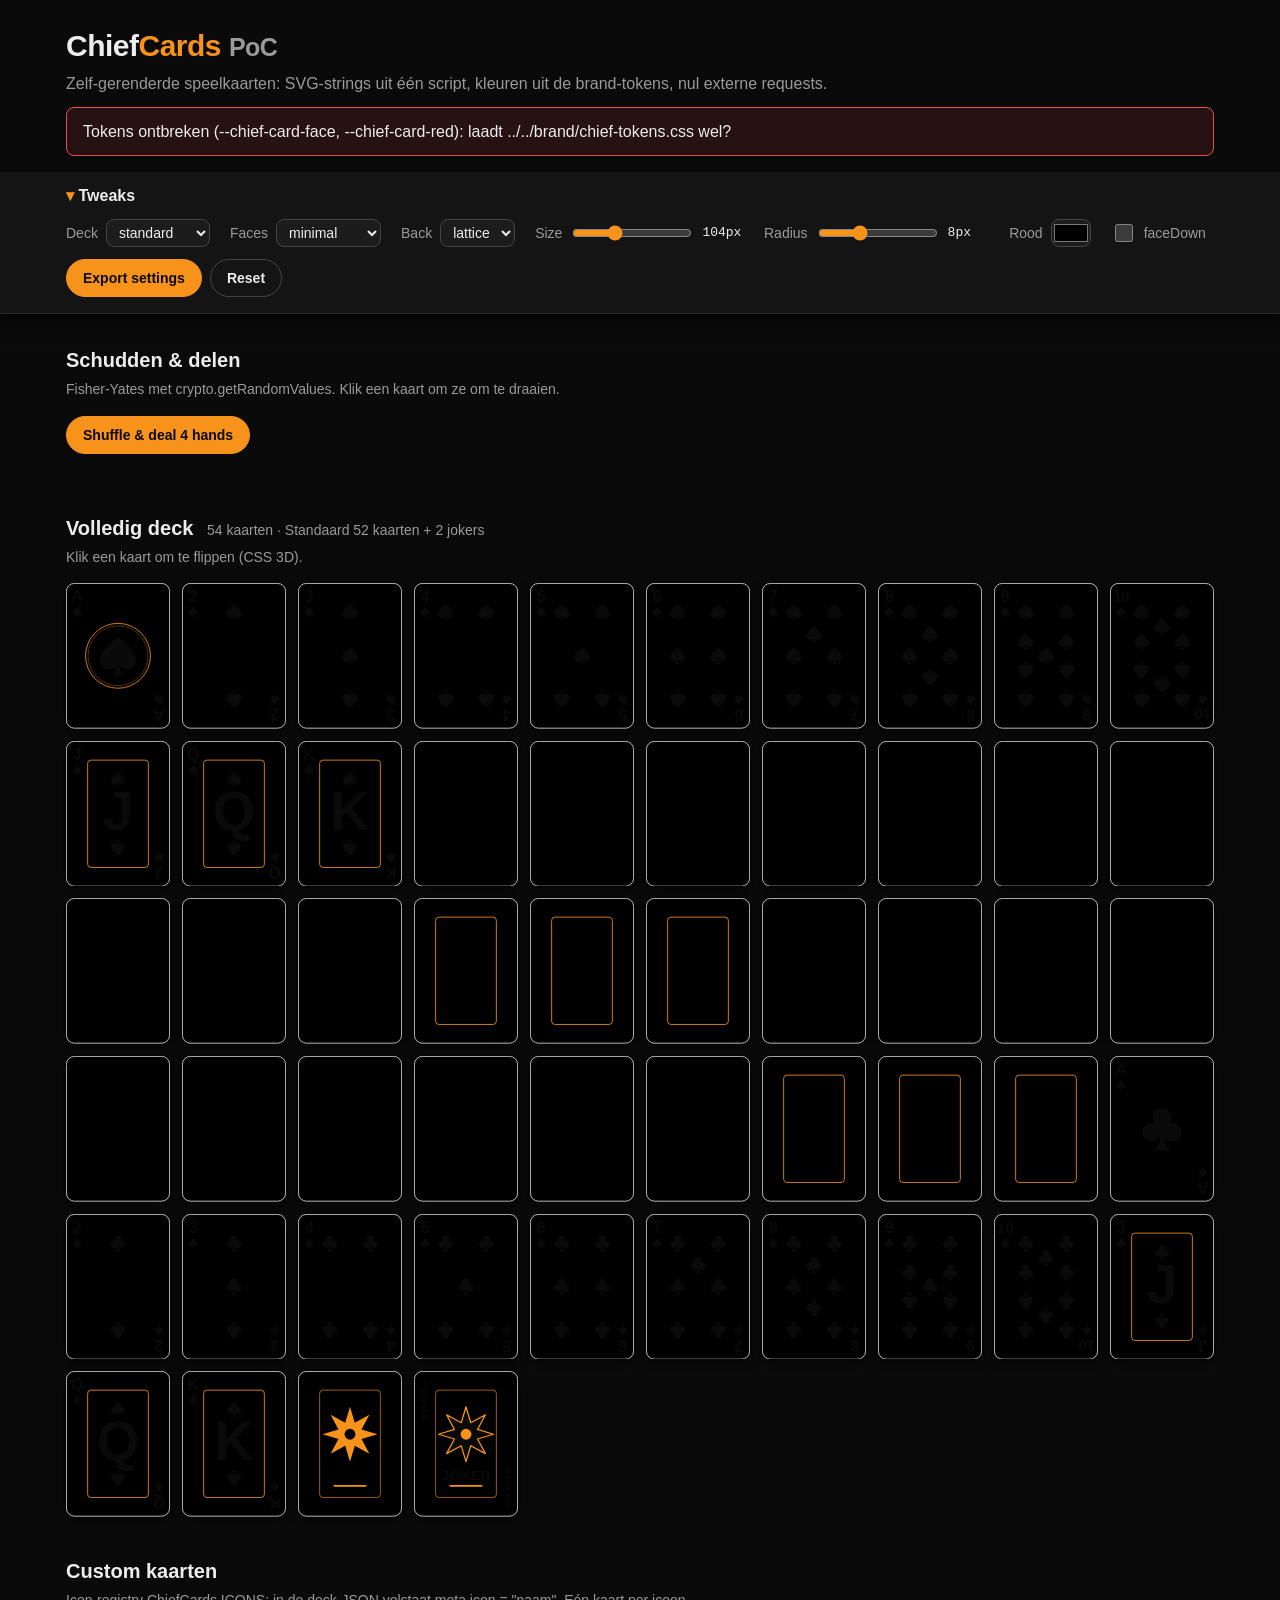
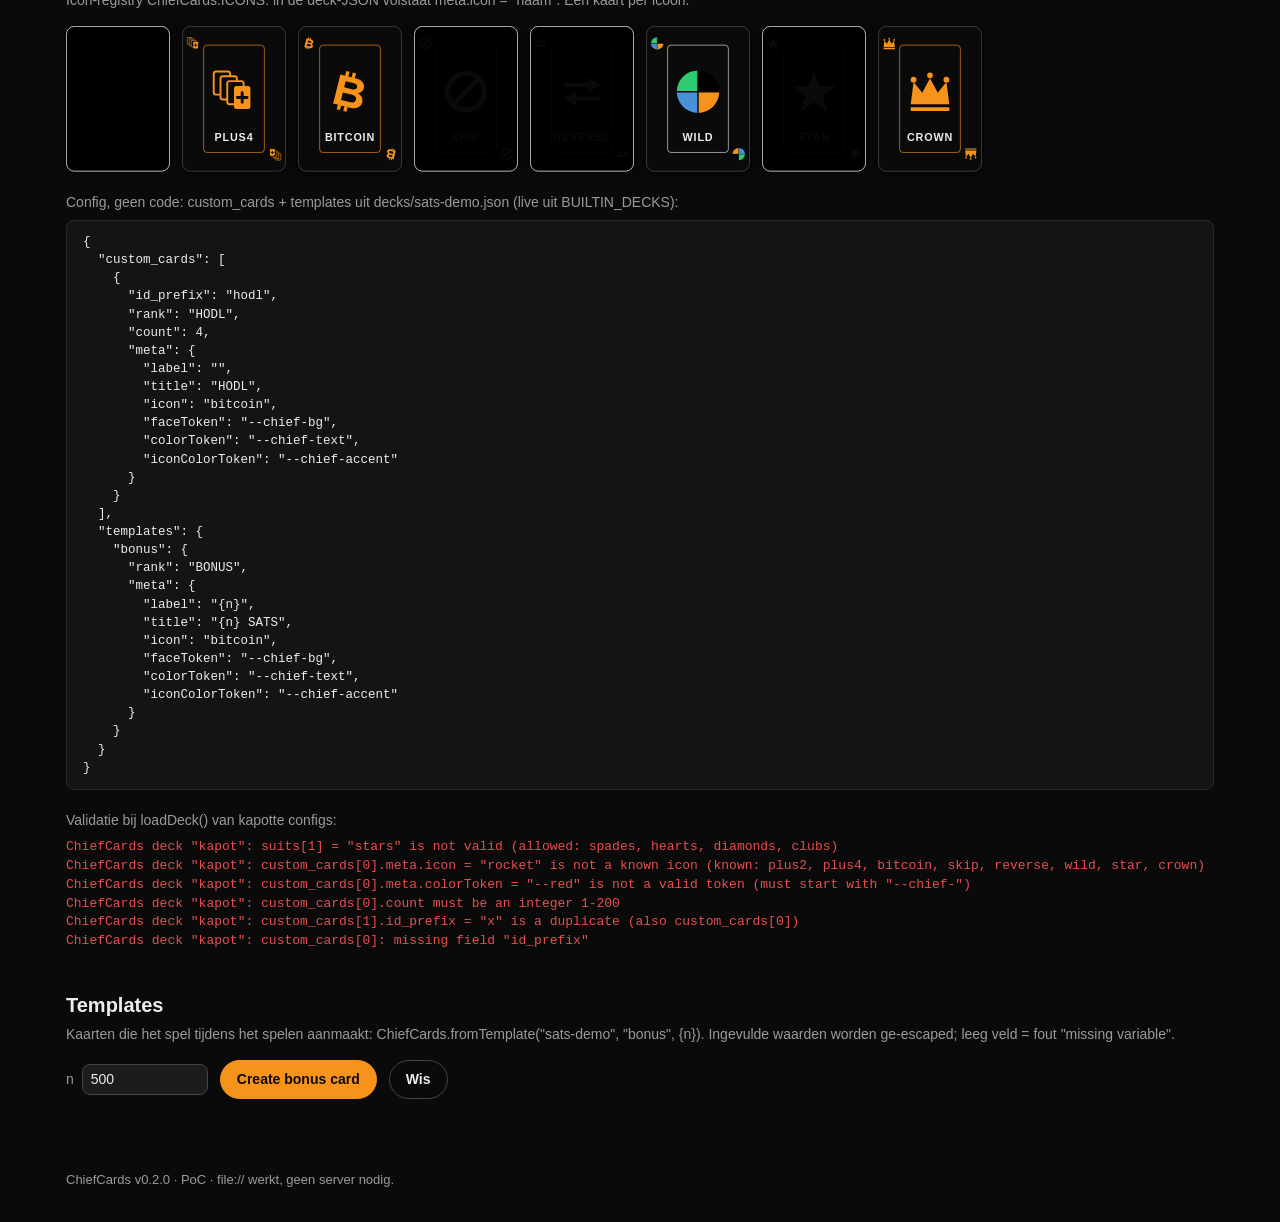
==== cards/demo/index.html @ db7cc2f8 "chief-cards: custom_cards, templates, icon registry" ====
<!doctype html>
<html lang="nl">
<head>
<meta charset="utf-8">
<meta name="viewport" content="width=device-width, initial-scale=1">
<title>ChiefCards demo</title>
<link rel="stylesheet" href="../../brand/chief-tokens.css">
<link rel="stylesheet" href="../chief-cards.css">
<style>
  :root { color-scheme: dark; }
  * { box-sizing: border-box; }
  html, body { margin: 0; }
  body {
    background: var(--chief-bg);
    color: var(--chief-text);
    font-family: var(--chief-font-body);
    line-height: 1.45;
    overflow-x: hidden;
  }
  .wrap { max-width: 1180px; margin: 0 auto; padding: 0 var(--chief-space-4); }
  header.top { padding: var(--chief-space-6) 0 var(--chief-space-4); }
  .wordmark { margin: 0; font-size: 30px; font-weight: 800; letter-spacing: -.5px; }
  .name-accent { color: var(--chief-accent); }
  .lede { margin: var(--chief-space-1) 0 0; color: var(--chief-muted); }
  .warn {
    margin: var(--chief-space-3) 0 0; padding: var(--chief-space-3) var(--chief-space-4);
    border: 1px solid var(--chief-err); border-radius: var(--chief-radius-sm);
    background: var(--chief-err-dim); color: var(--chief-text);
  }

  /* tweak panel */
  .panel {
    position: sticky; top: 0; z-index: 20;
    background: var(--chief-surface);
    border-bottom: 1px solid var(--chief-border);
    box-shadow: 0 6px 18px var(--chief-backdrop);
  }
  .panel summary {
    cursor: pointer; list-style: none; padding: var(--chief-space-3) 0;
    font-weight: 700; color: var(--chief-text); user-select: none;
  }
  .panel summary::-webkit-details-marker { display: none; }
  .panel summary::before { content: "▸ "; color: var(--chief-accent); }
  .panel details[open] summary::before { content: "▾ "; }
  .controls {
    display: flex; flex-wrap: wrap; align-items: center;
    gap: var(--chief-space-3) var(--chief-space-5);
    padding: 0 0 var(--chief-space-4);
  }
  .ctl { display: flex; align-items: center; gap: var(--chief-space-2); font-size: 14px; color: var(--chief-muted); }
  .ctl output { min-width: 3.2em; color: var(--chief-text); font-family: var(--chief-font-mono); font-size: 13px; }
  select, input[type="range"] { accent-color: var(--chief-accent); }
  select {
    background: var(--chief-surface-2); color: var(--chief-text);
    border: 1px solid var(--chief-border-strong); border-radius: var(--chief-radius-sm);
    padding: var(--chief-space-1) var(--chief-space-2); font: inherit; font-size: 14px;
  }
  input[type="range"] { width: 120px; }
  input[type="color"] {
    width: 40px; height: 28px; padding: 0; border: 1px solid var(--chief-border-strong);
    border-radius: var(--chief-radius-sm); background: var(--chief-surface-2); cursor: pointer;
  }
  input[type="checkbox"] { accent-color: var(--chief-accent); width: 18px; height: 18px; }
  .btns { display: flex; gap: var(--chief-space-2); flex-wrap: wrap; }
  .btn {
    appearance: none; border: 1px solid var(--chief-accent); border-radius: var(--chief-radius-pill);
    background: var(--chief-accent); color: var(--chief-accent-ink);
    padding: var(--chief-space-2) var(--chief-space-4); font: inherit; font-size: 14px; font-weight: 700; cursor: pointer;
  }
  .btn:hover { filter: brightness(1.08); }
  .btn:focus-visible, select:focus-visible, input:focus-visible, .panel summary:focus-visible {
    outline: 2px solid var(--chief-accent); outline-offset: 2px;
  }
  .btn-ghost { background: transparent; color: var(--chief-text); border-color: var(--chief-border-strong); }
  .btn-ghost:hover { border-color: var(--chief-accent); filter: none; }

  /* sections */
  section { padding: var(--chief-space-7) 0 var(--chief-space-2); }
  h2 { margin: 0 0 var(--chief-space-4); font-size: 20px; }
  h2 small { color: var(--chief-muted); font-weight: 400; font-size: 14px; margin-left: var(--chief-space-2); }
  .hint { color: var(--chief-muted); font-size: 14px; margin: calc(var(--chief-space-3) * -1) 0 var(--chief-space-4); }
  .grid { display: flex; flex-wrap: wrap; gap: var(--chief-space-3); }

  .hands { display: grid; gap: var(--chief-space-5); margin-top: var(--chief-space-5); }
  .hand h3 { margin: 0 0 var(--chief-space-2); font-size: 14px; color: var(--chief-muted); font-weight: 600; }
  .hand-row { display: flex; overflow-x: auto; padding: var(--chief-space-2) var(--chief-space-2) var(--chief-space-3); }
  .hand-row .cc-card { transition: transform .15s ease; animation: deal .35s ease-out both; }
  .hand-row .cc-card + .cc-card { margin-left: calc(var(--cc-w) * -0.58); }
  .hand-row .cc-card:hover, .hand-row .cc-card:focus-visible { transform: translateY(-10px); z-index: 1; }
  @keyframes deal { from { opacity: 0; transform: translateY(-24px); } to { opacity: 1; transform: none; } }
  @media (prefers-reduced-motion: reduce) { .hand-row .cc-card { animation: none; } }

  .custom-row { display: flex; flex-wrap: wrap; gap: var(--chief-space-5); align-items: flex-start; }
  pre, textarea {
    background: var(--chief-surface); color: var(--chief-text);
    border: 1px solid var(--chief-border); border-radius: var(--chief-radius-sm);
    font-family: var(--chief-font-mono); font-size: 12.5px;
  }
  pre { margin: 0; padding: var(--chief-space-3) var(--chief-space-4); overflow-x: auto; flex: 1 1 320px; min-width: 0; }
  .err-demo { margin-top: var(--chief-space-4); }
  .hint.sub { margin: var(--chief-space-5) 0 var(--chief-space-2); }
  .tpl-ctl { display: flex; flex-wrap: wrap; align-items: center; gap: var(--chief-space-3); }
  input[type="number"] {
    width: 9em; background: var(--chief-surface-2); color: var(--chief-text);
    border: 1px solid var(--chief-border-strong); border-radius: var(--chief-radius-sm);
    padding: var(--chief-space-1) var(--chief-space-2); font: inherit; font-size: 14px;
  }
  pre.tpl-out:empty { display: none; }
  .tpl-out { margin-top: var(--chief-space-4); }
  .err-demo code { display: block; color: var(--chief-err); white-space: pre-wrap; font-family: var(--chief-font-mono); font-size: 13px; }

  .export {
    margin-top: var(--chief-space-3); padding: var(--chief-space-4);
    background: var(--chief-surface-2); border: 1px solid var(--chief-border-strong); border-radius: var(--chief-radius);
  }
  .export textarea { width: 100%; min-height: 200px; padding: var(--chief-space-3); resize: vertical; }
  .export .btns { margin-top: var(--chief-space-3); align-items: center; }
  .status { color: var(--chief-ok); font-size: 14px; }

  footer.foot { padding: var(--chief-space-8) 0 var(--chief-space-7); color: var(--chief-muted); font-size: 13px; }

  @media (max-width: 600px) {
    .wordmark { font-size: 24px; }
    input[type="range"] { width: 96px; }
    .controls { gap: var(--chief-space-3); }
  }
</style>
</head>
<body>
<div class="wrap">
  <header class="top">
    <h1 class="wordmark">Chief<span class="name-accent">Cards</span> <small class="lede">PoC</small></h1>
    <p class="lede">Zelf-gerenderde speelkaarten: SVG-strings uit één script, kleuren uit de brand-tokens, nul externe requests.</p>
    <p class="warn" id="token-warn" hidden></p>
  </header>
</div>

<div class="panel" id="panel">
  <details class="wrap" open>
    <summary>Tweaks</summary>
    <div class="controls">
      <label class="ctl">Deck <select id="opt-deck"></select></label>
      <label class="ctl">Faces <select id="opt-face"></select></label>
      <label class="ctl">Back <select id="opt-back"></select></label>
      <label class="ctl">Size <input type="range" id="opt-size" min="56" max="200" step="2"><output id="out-size"></output></label>
      <label class="ctl">Radius <input type="range" id="opt-radius" min="0" max="24" step="1"><output id="out-radius"></output></label>
      <label class="ctl">Rood <input type="color" id="opt-red"></label>
      <label class="ctl"><input type="checkbox" id="opt-down"> faceDown</label>
      <div class="btns">
        <button type="button" class="btn" id="btn-export">Export settings</button>
        <button type="button" class="btn btn-ghost" id="btn-reset">Reset</button>
      </div>
    </div>
    <div class="export" id="export-box" hidden>
      <textarea id="export-json" readonly spellcheck="false" aria-label="Huidige settings als JSON"></textarea>
      <div class="btns">
        <button type="button" class="btn" id="btn-copy">Kopieer</button>
        <button type="button" class="btn btn-ghost" id="btn-close">Sluit</button>
        <span class="status" id="copy-status" role="status"></span>
      </div>
    </div>
  </details>
</div>

<main class="wrap">
  <section id="sec-deal">
    <h2>Schudden &amp; delen</h2>
    <p class="hint">Fisher-Yates met crypto.getRandomValues. Klik een kaart om ze om te draaien.</p>
    <button type="button" class="btn" id="btn-deal">Shuffle &amp; deal 4 hands</button>
    <div class="hands" id="hands"></div>
  </section>

  <section id="sec-full">
    <h2>Volledig deck <small id="deck-info"></small></h2>
    <p class="hint">Klik een kaart om te flippen (CSS 3D).</p>
    <div class="grid" id="grid-full"></div>
  </section>

  <section id="sec-custom">
    <h2>Custom kaarten</h2>
    <p class="hint">Icon-registry ChiefCards.ICONS: in de deck-JSON volstaat meta.icon = "naam". Eén kaart per icoon.</p>
    <div class="grid" id="grid-custom"></div>
    <p class="hint sub">Config, geen code: custom_cards + templates uit decks/sats-demo.json (live uit BUILTIN_DECKS):</p>
    <pre id="custom-code"></pre>
    <div class="err-demo">
      <p class="hint sub">Validatie bij loadDeck() van kapotte configs:</p>
      <code id="err-out"></code>
    </div>
  </section>

  <section id="sec-tpl">
    <h2>Templates</h2>
    <p class="hint">Kaarten die het spel tijdens het spelen aanmaakt: ChiefCards.fromTemplate("sats-demo", "bonus", {n}). Ingevulde waarden worden ge-escaped; leeg veld = fout "missing variable".</p>
    <div class="tpl-ctl">
      <label class="ctl">n <input type="number" id="tpl-n" value="500" min="0" step="1"></label>
      <button type="button" class="btn" id="btn-tpl">Create bonus card</button>
      <button type="button" class="btn btn-ghost" id="btn-tpl-clear">Wis</button>
    </div>
    <p class="err-demo"><code id="tpl-err" role="status"></code></p>
    <div class="grid" id="grid-tpl"></div>
    <pre id="tpl-out" class="tpl-out"></pre>
  </section>

  <footer class="foot">ChiefCards v<span id="ver"></span> · PoC · file:// werkt, geen server nodig.</footer>
</main>

<script src="../chief-cards.js"></script>
<script>
(function () {
  'use strict';
  var CC = window.ChiefCards;
  function $(id) { return document.getElementById(id); }
  var STORE_KEY = 'chief-cards-demo-v1';
  var docEl = document.documentElement;

  function token(name) { return getComputedStyle(docEl).getPropertyValue(name).trim(); }
  function isColorValue(v) { return /^.[0-9a-f]{6}$/i.test(v) && v.charAt(0) === String.fromCharCode(35); }

  var tokenRed = token('--chief-card-red');
  var tokenRadius = parseFloat(token('--chief-radius-sm'));
  var missing = ['--chief-bg', '--chief-card-face', '--chief-card-red', '--chief-accent'].filter(function (t) { return !token(t); });
  if (missing.length) {
    $('token-warn').hidden = false;
    $('token-warn').textContent = 'Tokens ontbreken (' + missing.join(', ') + '): laadt ../../brand/chief-tokens.css wel?';
  }

  var DEFAULT_STATE = {
    deck: 'standard',
    faceStyle: CC.DEFAULTS.faceStyle,
    backStyle: CC.DEFAULTS.backStyle,
    size: 104,
    radius: isNaN(tokenRadius) ? CC.DEFAULTS.radius : tokenRadius,
    faceDown: false,
    cardRed: tokenRed
  };
  var state = load();
  var dealt = null;

  function load() {
    var s = {}, k, saved = null;
    for (k in DEFAULT_STATE) s[k] = DEFAULT_STATE[k];
    try { saved = JSON.parse(localStorage.getItem(STORE_KEY) || 'null'); } catch (e) { saved = null; }
    if (saved && typeof saved === 'object') for (k in DEFAULT_STATE) if (saved[k] !== undefined) s[k] = saved[k];
    if (!CC.BUILTIN_DECKS[s.deck]) s.deck = DEFAULT_STATE.deck;
    if (CC.FACE_STYLES.indexOf(s.faceStyle) < 0) s.faceStyle = DEFAULT_STATE.faceStyle;
    if (CC.BACK_STYLES.indexOf(s.backStyle) < 0) s.backStyle = DEFAULT_STATE.backStyle;
    if (!isColorValue(s.cardRed)) s.cardRed = DEFAULT_STATE.cardRed;
    return s;
  }
  function save() { try { localStorage.setItem(STORE_KEY, JSON.stringify(state)); } catch (e) { /* private mode: ignore */ } }

  function opts(extra) {
    var o = { size: state.size, radius: state.radius, faceStyle: state.faceStyle, backStyle: state.backStyle, faceDown: state.faceDown };
    for (var k in extra || {}) o[k] = extra[k];
    return o;
  }

  function deckCards() { return CC.loadDeck(CC.BUILTIN_DECKS[state.deck]); }

  /* ---- controls ---- */
  function fillSelect(el, values) {
    el.innerHTML = values.map(function (v) { return '<option value="' + v + '">' + v + '</option>'; }).join('');
  }
  fillSelect($('opt-deck'), Object.keys(CC.BUILTIN_DECKS));
  fillSelect($('opt-face'), CC.FACE_STYLES);
  fillSelect($('opt-back'), CC.BACK_STYLES);

  function syncControls() {
    $('opt-deck').value = state.deck;
    $('opt-face').value = state.faceStyle;
    $('opt-back').value = state.backStyle;
    $('opt-size').value = state.size;
    $('out-size').textContent = state.size + 'px';
    $('opt-radius').value = state.radius;
    $('out-radius').textContent = state.radius + 'px';
    if (isColorValue(state.cardRed)) $('opt-red').value = state.cardRed;
    $('opt-down').checked = state.faceDown;
    applyRed();
  }
  function applyRed() {
    if (isColorValue(state.cardRed) && state.cardRed.toLowerCase() !== tokenRed.toLowerCase()) {
      docEl.style.setProperty('--chief-card-red', state.cardRed);   // demo-pagina only
    } else {
      docEl.style.removeProperty('--chief-card-red');
    }
  }

  var pending = 0;
  function rerender() {
    if (pending) return;
    pending = requestAnimationFrame(function () { pending = 0; renderAll(); });
  }

  function bind(id, key, parse, evName) {
    $(id).addEventListener(evName || 'change', function (e) {
      state[key] = parse(e.target);
      if (key === 'deck') dealt = null;
      save(); syncControls(); rerender();
    });
  }
  bind('opt-deck', 'deck', function (t) { return t.value; });
  bind('opt-face', 'faceStyle', function (t) { return t.value; });
  bind('opt-back', 'backStyle', function (t) { return t.value; });
  bind('opt-size', 'size', function (t) { return +t.value; }, 'input');
  bind('opt-radius', 'radius', function (t) { return +t.value; }, 'input');
  bind('opt-down', 'faceDown', function (t) { return t.checked; });
  $('opt-red').addEventListener('input', function (e) { state.cardRed = e.target.value; applyRed(); save(); });

  $('btn-reset').addEventListener('click', function () {
    var k; for (k in DEFAULT_STATE) state[k] = DEFAULT_STATE[k];
    dealt = null; save(); syncControls(); renderAll();
  });

  /* ---- export ---- */
  function exportJSON() {
    return JSON.stringify({
      chiefCards: {
        version: CC.VERSION,
        defaults: { size: state.size, radius: state.radius, faceStyle: state.faceStyle, backStyle: state.backStyle, faceDown: state.faceDown },
        deck: state.deck,
        tokens: { '--chief-card-red': state.cardRed },
        tokenChanged: state.cardRed.toLowerCase() !== tokenRed.toLowerCase()
      }
    }, null, 2);
  }
  $('btn-export').addEventListener('click', function () {
    $('export-json').value = exportJSON();
    $('export-box').hidden = false;
    $('copy-status').textContent = '';
    $('export-json').focus();
    $('export-json').select();
  });
  $('btn-close').addEventListener('click', function () { $('export-box').hidden = true; });
  $('btn-copy').addEventListener('click', function () {
    var ta = $('export-json'), text = ta.value;
    function done(ok) { $('copy-status').textContent = ok ? 'Gekopieerd.' : 'Kopiëren mislukt: selecteer en kopieer manueel.'; }
    function fallback() {
      ta.focus(); ta.select();
      var ok = false;
      try { ok = document.execCommand('copy'); } catch (e) { ok = false; }
      done(ok);
    }
    if (navigator.clipboard && navigator.clipboard.writeText) {
      navigator.clipboard.writeText(text).then(function () { done(true); }, fallback);
    } else {
      fallback();
    }
  });

  /* ---- deal ---- */
  function sortHand(hand) {
    var src = CC.BUILTIN_DECKS[state.deck], suits = src.suits || [], ranks = src.ranks || [], order = {};
    deckCards().forEach(function (c, i) { order[c.id] = i; });          // custom cards: deck order
    return hand.slice().sort(function (a, b) {
      var sa = suits.indexOf(a.suit), sb = suits.indexOf(b.suit);
      if (sa < 0) sa = 99; if (sb < 0) sb = 99;
      if (sa !== sb) return sa - sb;
      return (ranks.indexOf(a.rank) - ranks.indexOf(b.rank)) || (order[a.id] - order[b.id]);
    });
  }
  function deal() {
    var shuffled = CC.shuffle(deckCards());
    var per = Math.floor(shuffled.length / 4), hands = [[], [], [], []];
    for (var i = 0; i < per * 4; i++) hands[i % 4].push(shuffled[i]);
    dealt = { hands: hands.map(function (h) { return sortHand(h); }), stock: shuffled.slice(per * 4) };
    renderHands();
  }
  $('btn-deal').addEventListener('click', deal);

  function renderHands() {
    var el = $('hands');
    if (!dealt) { el.innerHTML = ''; return; }
    var html = dealt.hands.map(function (h, i) {
      return '<div class="hand"><h3>Hand ' + (i + 1) + ' · ' + h.length + ' kaarten</h3><div class="hand-row">' +
        h.map(function (c, j) {
          return CC.flipHTML(c, opts()).replace('<button ', '<button style="animation-delay:' + (j * 25 + i * 8) + 'ms" ');
        }).join('') + '</div></div>';
    });
    if (dealt.stock.length) {
      html.push('<div class="hand"><h3>Stapel · ' + dealt.stock.length + ' kaarten</h3><div class="hand-row">' +
        dealt.stock.map(function (c) { return CC.flipHTML(c, opts({ faceDown: true })); }).join('') + '</div></div>');
    }
    el.innerHTML = html.join('');
  }

  /* ---- custom cards: one card per registry icon ---- */
  var DARK = { faceToken: '--chief-bg', colorToken: '--chief-text', iconColorToken: '--chief-accent' };
  var ICON_LOOK = { bitcoin: DARK, plus4: DARK, crown: DARK, wild: { faceToken: '--chief-bg', colorToken: '--chief-text' },
    plus2: { colorToken: '--chief-card-red' } };
  var ICON_CARDS = Object.keys(CC.ICONS).map(function (name) {
    var meta = { label: '', title: name.toUpperCase(), icon: name }, look = ICON_LOOK[name] || {};
    for (var k in look) meta[k] = look[k];
    return { id: 'icon-' + name, suit: 'custom', rank: name.slice(0, 6), meta: meta };
  });

  /* config sample = the real sats-demo JSON (BUILTIN_DECKS), not a copy */
  var SATS = CC.BUILTIN_DECKS['sats-demo'];
  $('custom-code').textContent = JSON.stringify({ custom_cards: SATS.custom_cards, templates: SATS.templates }, null, 2);

  var BAD = [
    { name: 'kapot', suits: ['hearts', 'stars'], ranks: ['A'] },
    { name: 'kapot', custom_cards: [{ id_prefix: 'x', rank: 'X', count: 1, meta: { icon: 'rocket' } }] },
    { name: 'kapot', custom_cards: [{ id_prefix: 'x', rank: 'X', count: 1, meta: { colorToken: '--red' } }] },
    { name: 'kapot', custom_cards: [{ id_prefix: 'x', rank: 'X', count: 0 }] },
    { name: 'kapot', custom_cards: [{ id_prefix: 'x', rank: 'X', count: 1 }, { id_prefix: 'x', rank: 'Y', count: 1 }] },
    { name: 'kapot', custom_cards: [{ rank: 'X', count: 1 }] }
  ];
  $('err-out').textContent = BAD.map(function (cfg) {
    try { CC.loadDeck(cfg); return '(geen fout?!)'; } catch (e) { return e.message; }
  }).join('\n');

  /* ---- templates ---- */
  var tplCards = [];
  function renderTpl() { $('grid-tpl').innerHTML = tplCards.map(function (c) { return CC.flipHTML(c, opts()); }).join(''); }
  $('btn-tpl').addEventListener('click', function () {
    var raw = $('tpl-n').value.trim();
    var val = raw === '' ? undefined : (isFinite(+raw) ? +raw : raw);
    try {
      var card = CC.fromTemplate('sats-demo', 'bonus', { n: val });
      tplCards.push(card);
      $('tpl-err').textContent = '';
      $('tpl-out').textContent = JSON.stringify(card, null, 2);
      renderTpl();
    } catch (e) {
      $('tpl-err').textContent = e.message;
    }
  });
  $('btn-tpl-clear').addEventListener('click', function () {
    tplCards = []; $('tpl-out').textContent = ''; $('tpl-err').textContent = ''; renderTpl();
  });

  /* ---- render ---- */
  function renderAll() {
    var cards = deckCards();
    var src = CC.BUILTIN_DECKS[state.deck];
    $('deck-info').textContent = cards.length + ' kaarten · ' + (src.description || src.name);
    $('grid-full').innerHTML = cards.map(function (c) { return CC.flipHTML(c, opts()); }).join('');
    $('grid-custom').innerHTML = ICON_CARDS.map(function (c) { return CC.flipHTML(c, opts()); }).join('');
    renderHands();
    renderTpl();
  }

  CC.bindFlip(document.body);
  $('ver').textContent = CC.VERSION;
  syncControls();
  renderAll();
})();
</script>
</body>
</html>
---- brand/chief-tokens.css ----
/* chief-tokens.css — Chief huisstijl, bron van waarheid (chief-assets brand/).
   Eén donker thema voor alle sites, geen light-variant. Sites krijgen een kopie via de sync-engine,
   nooit met de hand bewerken in een site-repo. Merk-specifieke tokens (bv. QOTD --q-*) horen hier niet. */
:root {
  /* kern */
  --chief-bg:           #0a0a0a;
  --chief-surface:      #141414;
  --chief-text:         #ededed;
  --chief-muted:        #9a9a9a;
  --chief-accent:       #f7931a;
  --chief-border:       #2a2a2a;
  --chief-ok:           #2ecc71;
  --chief-err:          #e94e4e;
  --chief-radius:       14px;
  --chief-font-body:    -apple-system, BlinkMacSystemFont, "Segoe UI", Roboto, "Helvetica Neue", Arial, sans-serif;
  --chief-font-mono:    "JetBrains Mono", ui-monospace, SFMono-Regular, Menlo, monospace;
  --chief-font-display: "Bowlby One", "Arial Black", Impact, sans-serif;

  /* aanvullend */
  --chief-surface-2:     #1c1c1c;               /* hover/elevated */
  --chief-border-strong: #444444;               /* hover-border */
  --chief-accent-dim:    rgba(247,147,26,.12);  /* tag/badge-achtergrond */
  --chief-accent-ink:    #0a0a0a;               /* tekst óp accent-fill */
  --chief-ok-dim:        rgba(46,204,113,.12);  /* ok-tint: succes-box-achtergrond */
  --chief-err-dim:       rgba(233,78,78,.12);   /* err-tint: fout-box-achtergrond */
  --chief-backdrop:      rgba(0,0,0,.7);        /* modal-/lightbox-backdrop */
  --chief-die:           #f4f1ea;               /* crème dobbelsteenvlak; ogen --chief-bg (17.55 op die), 1-oog --chief-accent */
  --chief-radius-sm:     8px;                   /* inputs/selects */
  --chief-radius-pill:   999px;                 /* knoppen (standaard), tags */
  --chief-space-1: 4px;  --chief-space-2: 8px;  --chief-space-3: 12px; --chief-space-4: 16px;
  --chief-space-5: 20px; --chief-space-6: 24px; --chief-space-7: 32px; --chief-space-8: 48px;

  /* grafieken: reeks 1 = --chief-accent (vlak: --chief-accent-dim) */
  --chief-chart-2:       #4a90d9;               /* reeks 2: 5.92 op bg, 3.34 op wit; blauw ≠ oranje/rood, ook bij protan/deutan */
  --chief-chart-2-dim:   rgba(74,144,217,.08);  /* vlak onder reeks 2 */

  /* print/PDF-export: wit papier (geen UI-thema; schermen blijven donker) */
  --chief-print-paper:   #ffffff;
  --chief-print-ink:     #0a0a0a;               /* 19.80 op paper */
  --chief-print-muted:   #5c5c5c;               /* 6.69 op paper */
  --chief-print-rule:    #dcdcdc;               /* lijnen, gridlines (decoratief) */
  --chief-print-ok:      #1a7f45;               /* 5.04 op paper */
  --chief-print-err:     #c0392b;               /* 5.44 op paper */
}
---- cards/chief-cards.css ----
/* chief-cards.css — ChiefCards PoC: flip-widget (ChiefCards.flipHTML) + basis.
   Enkel var(--chief-*): laad brand/chief-tokens.css eerst. */

.cc-svg { display: block; }

.cc-card {
  --cc-w: 120px;
  --cc-radius: var(--chief-radius-sm);
  position: relative;
  display: inline-block;
  flex: none;
  width: var(--cc-w);
  height: calc(var(--cc-w) * 1.4);
  margin: 0;
  padding: 0;
  border: 0;
  border-radius: var(--cc-radius);
  background: none;
  color: inherit;
  font: inherit;
  cursor: pointer;
  perspective: calc(var(--cc-w) * 6);
  -webkit-tap-highlight-color: transparent;
  touch-action: manipulation;
}
.cc-card:focus-visible { outline: 2px solid var(--chief-accent); outline-offset: 3px; }

.cc-card-inner {
  position: absolute;
  inset: 0;
  -webkit-transform-style: preserve-3d;
  transform-style: preserve-3d;
  transition: transform .5s cubic-bezier(.2, .75, .25, 1);
}
.cc-card.is-flipped .cc-card-inner { transform: rotateY(180deg); }

.cc-face {
  position: absolute;
  inset: 0;
  border-radius: var(--cc-radius);
  box-shadow: 0 2px 10px var(--chief-backdrop);
  -webkit-backface-visibility: hidden;
  backface-visibility: hidden;
}
.cc-front { transform: rotateY(0deg); }          /* Safari: zonder transform werkt backface-visibility niet altijd */
.cc-back  { transform: rotateY(180deg); }
.cc-face .cc-svg { width: 100%; height: 100%; }

@media (hover: hover) {
  .cc-card:hover .cc-face { box-shadow: 0 4px 16px var(--chief-backdrop), 0 0 0 1px var(--chief-accent); }
}

@media (prefers-reduced-motion: reduce) {
  .cc-card-inner { transition: none; }
}
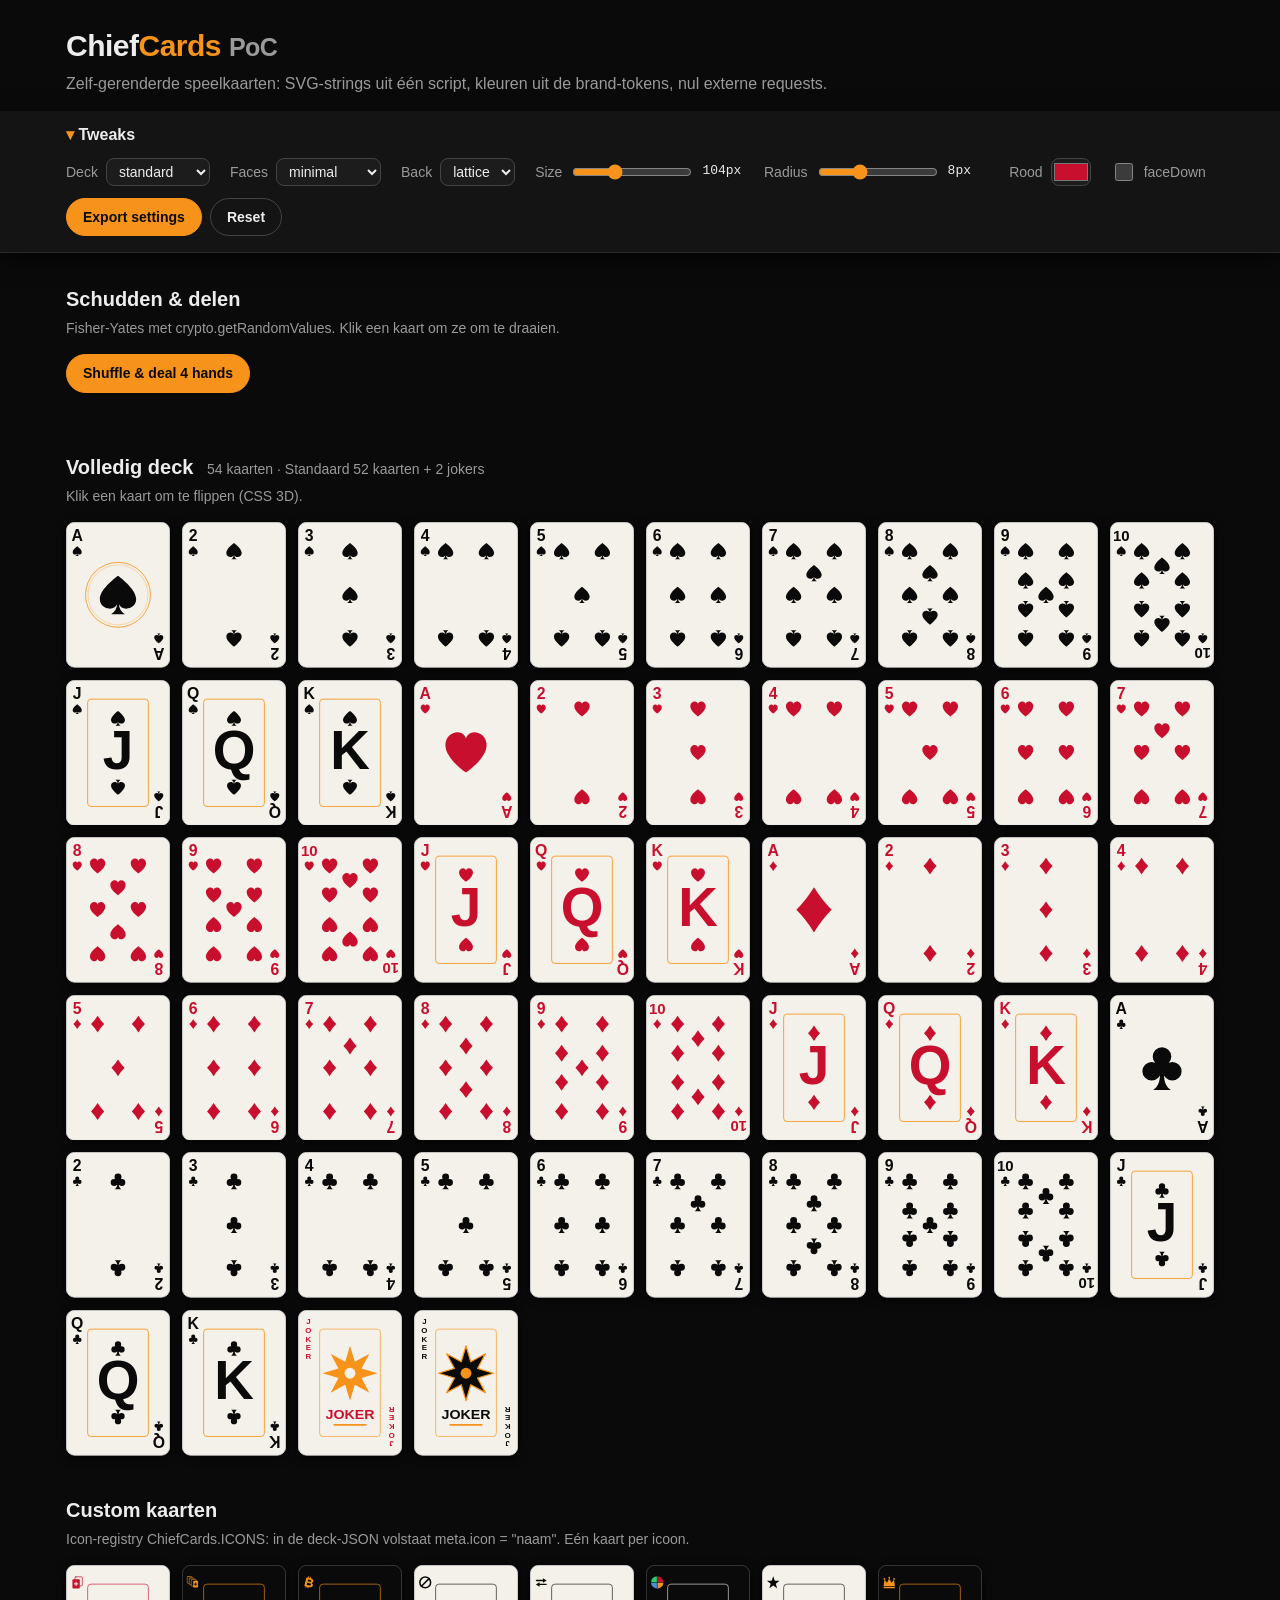
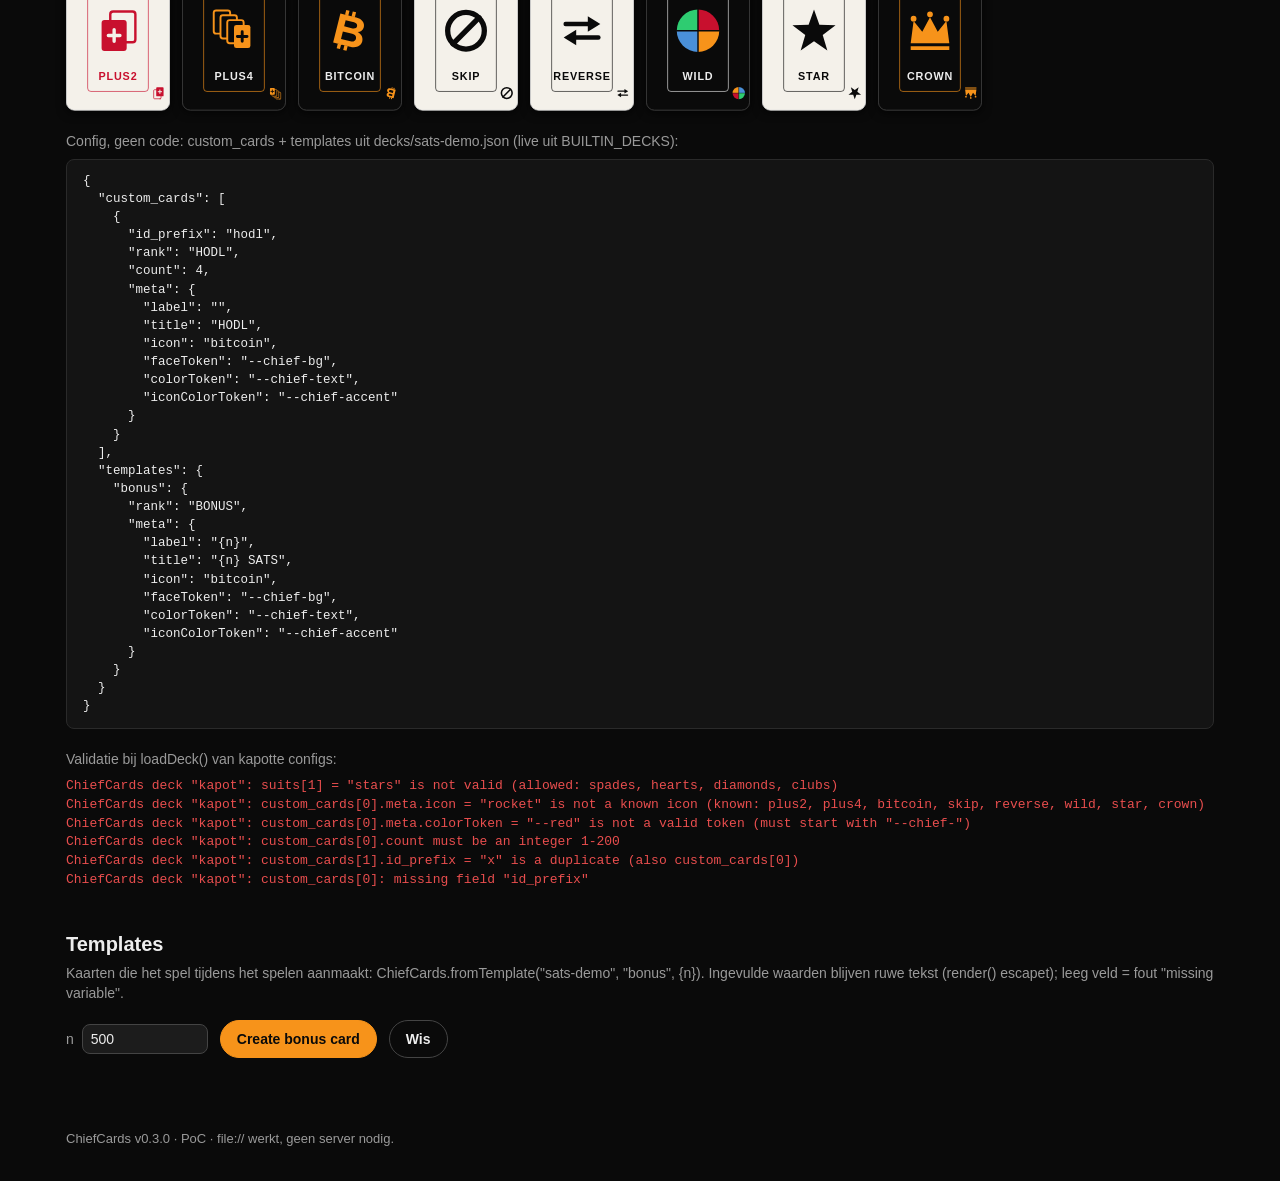
==== commit 562285ac: "ChiefShuffle scaffold + ChiefCards fromTemplate fix" ====
--- a/cards/demo/index.html
+++ b/cards/demo/index.html
@@ -190,7 +190,7 @@
 
   <section id="sec-tpl">
     <h2>Templates</h2>
-    <p class="hint">Kaarten die het spel tijdens het spelen aanmaakt: ChiefCards.fromTemplate("sats-demo", "bonus", {n}). Ingevulde waarden worden ge-escaped; leeg veld = fout "missing variable".</p>
+    <p class="hint">Kaarten die het spel tijdens het spelen aanmaakt: ChiefCards.fromTemplate("sats-demo", "bonus", {n}). Ingevulde waarden blijven ruwe tekst (render() escapet); leeg veld = fout "missing variable".</p>
     <div class="tpl-ctl">
       <label class="ctl">n <input type="number" id="tpl-n" value="500" min="0" step="1"></label>
       <button type="button" class="btn" id="btn-tpl">Create bonus card</button>
--- a/brand/chief-tokens.css
+++ b/brand/chief-tokens.css
@@ -25,6 +25,8 @@
   --chief-err-dim:       rgba(233,78,78,.12);   /* err-tint: fout-box-achtergrond */
   --chief-backdrop:      rgba(0,0,0,.7);        /* modal-/lightbox-backdrop */
   --chief-die:           #f4f1ea;               /* crème dobbelsteenvlak; ogen --chief-bg (17.55 op die), 1-oog --chief-accent */
+  --chief-card-face:     #f4f1ea;               /* cards PoC: crème kaartvlak (= --chief-die); zwarte kleuren ♠♣ = --chief-bg (17.55) */
+  --chief-card-red:      #c8102e;               /* cards PoC: rode kleuren ♥♦, 5.22 op card-face */
   --chief-radius-sm:     8px;                   /* inputs/selects */
   --chief-radius-pill:   999px;                 /* knoppen (standaard), tags */
   --chief-space-1: 4px;  --chief-space-2: 8px;  --chief-space-3: 12px; --chief-space-4: 16px;
